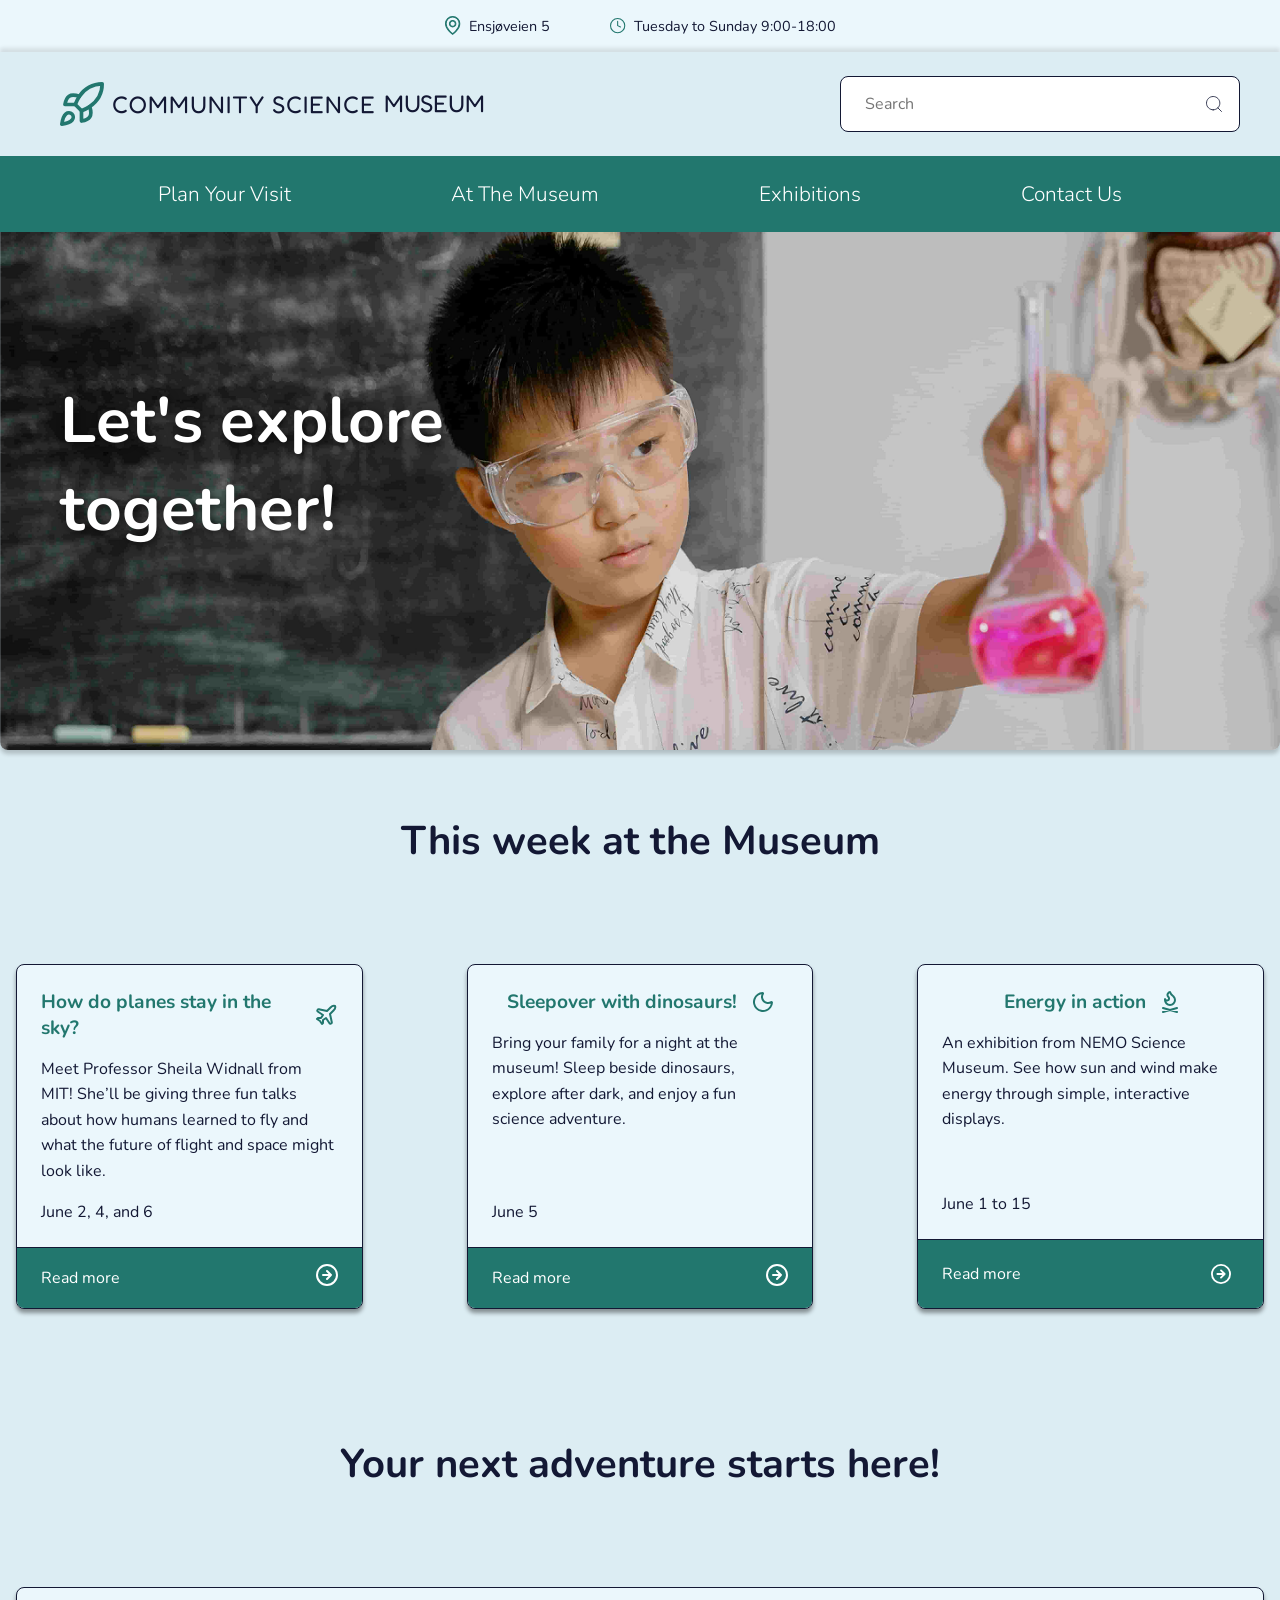
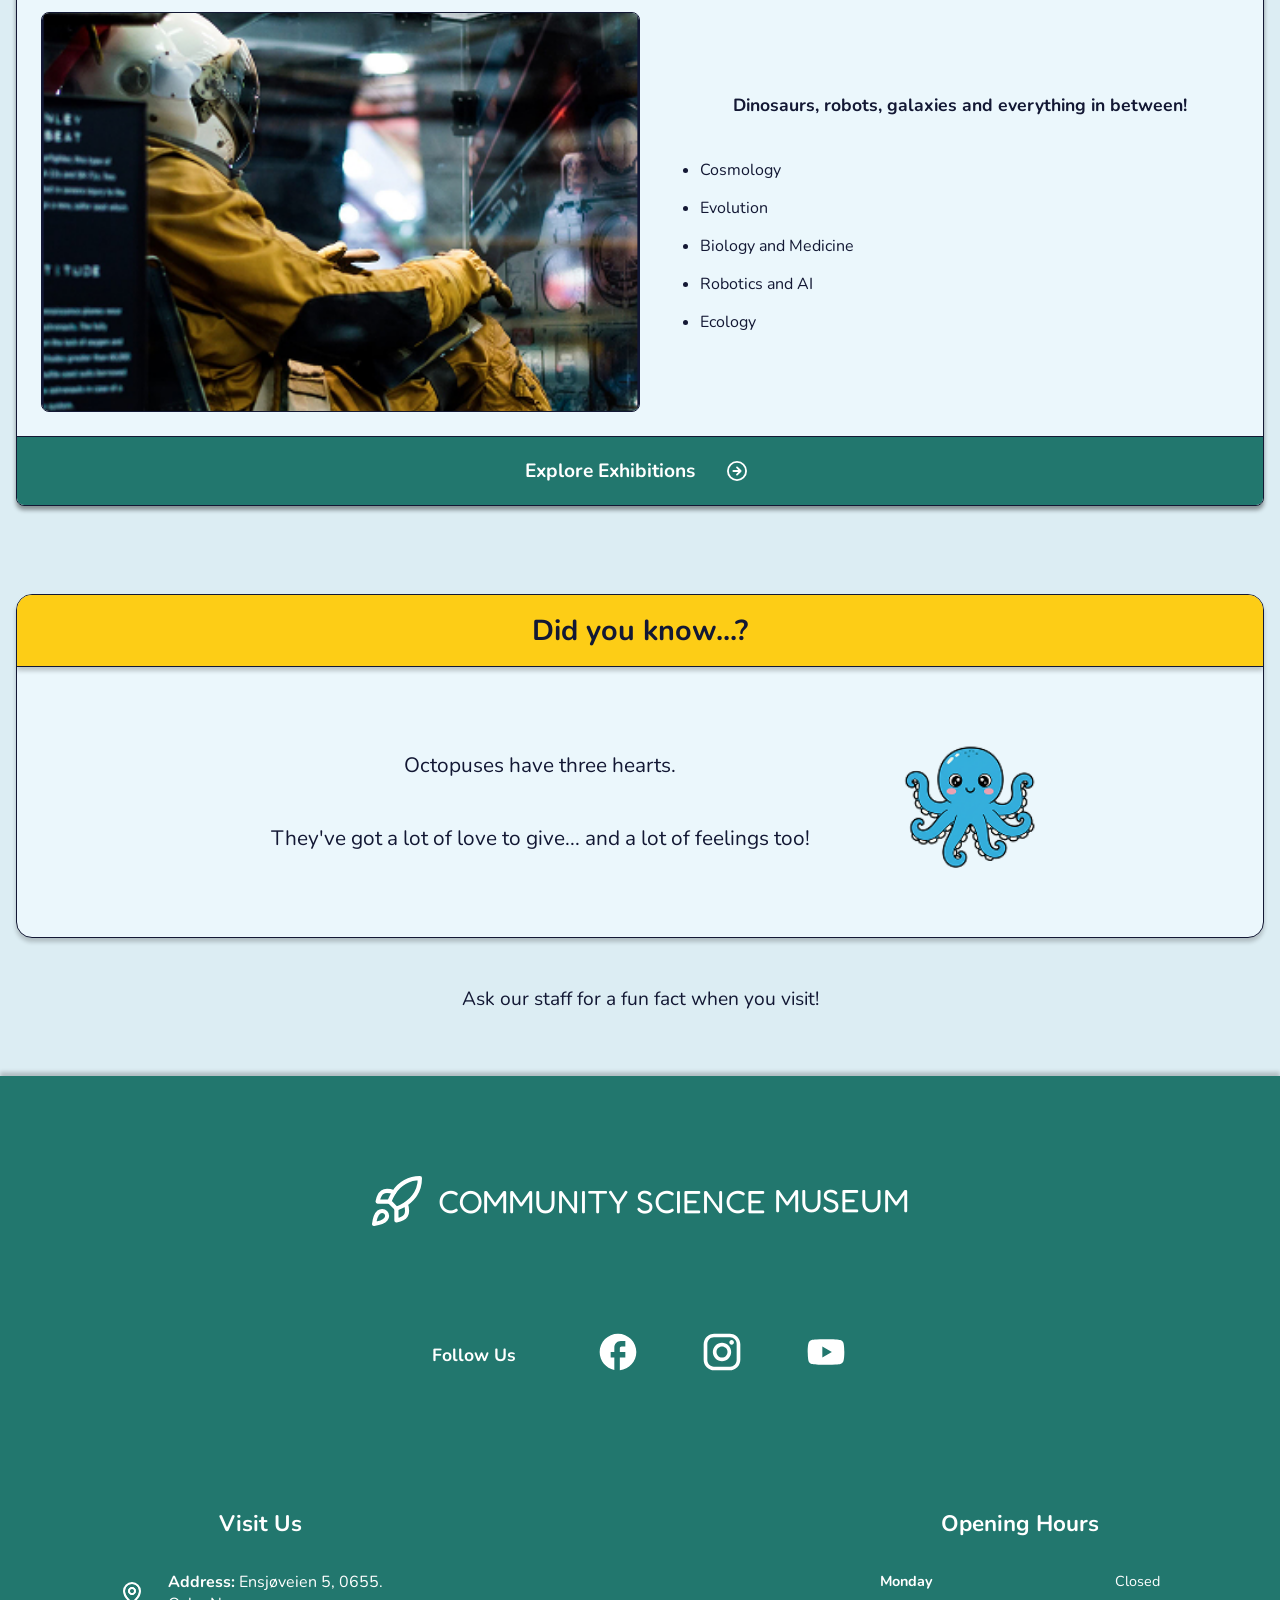
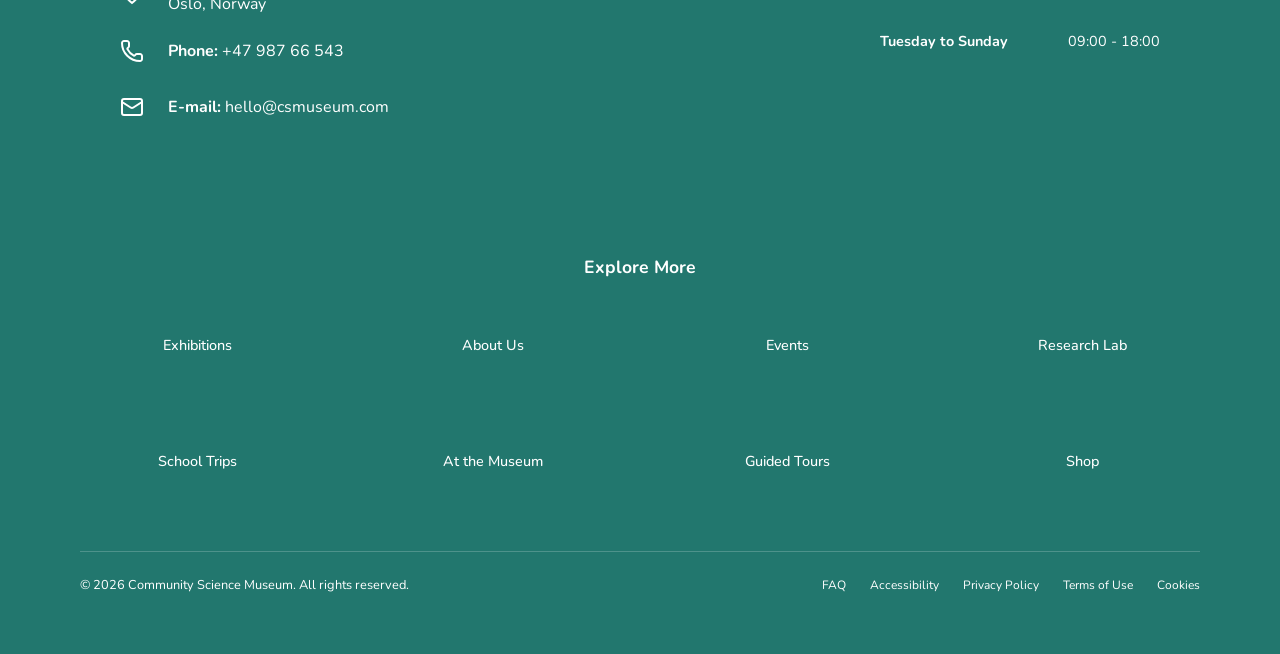
==== index.html @ 510fa839 "added missing link on explore exhibitions" ====
<!DOCTYPE html>
<html lang="en">
<head>
    <title>Community Science Museum</title>
    <link rel="stylesheet" href="styles.css">
    <meta charset="UTF-8">
    <meta name="description" content="Community Science Museum. Lets explore together!">
    <meta name="viewport" content="width=device-width, initial-scale=1.0, minimum-scale=1.0, maximum-scale=1.0">
    <link rel="icon" type="image/png" href="images/favicon.png">
</head>
<body>
    <header>
        <!-- Navigation Bar -->
        <nav class="nav-bar">
            <!-- DESKTOP ONLY -->
            <div class="nav-info-bar">
                <div class="info-item">
                    <img src="icons/location.svg" alt="Location">
                    <span>Ensjøveien 5</span>
                </div>
                <div class="info-item">
                    <img src="icons/clock.svg" alt="Hours">
                    <span>Tuesday to Sunday 9:00-18:00</span>
                </div>
            </div>
            <div class="nav-middle">
                <a href="index.html">
                    <div class="logo">
                        <img src="images/logo.svg" alt="Rocket Icon">
                        <div class="logo-text">
                            <span class="logo-small">COMMUNITY SCIENCE</span>
                            <span class="logo-big">MUSEUM</span>
                        </div>
                    </div>
                </a>
                <div class="search-wrapper">
                    <input type="text" placeholder="Search" class="search-bar">
                    <img src="icons/search.svg" alt="Search">
                </div>
            </div>
            <!-- MOBILE ONLY -->
            <div class="nav-top">
                <a href="index.html">
                    <div class="logo">
                        <img src="images/logo.svg" alt="Rocket icon">
                        <div class="logo-text">
                            <span class="logo-small">COMMUNITY SCIENCE</span>
                            <span class="logo-big">MUSEUM</span>
                        </div>
                    </div>
                </a>
                <div class="info-pills">
                    <div class="pill">
                        <img src="icons/location.svg" alt="Location">
                        <span>Ensjøveien 5</span>
                    </div>
                    <div class="pill">
                        <img src="icons/clock.svg" alt="Hours">
                        <span>Tue-Sun 9:00-18:00</span>
                    </div>
                </div>
            </div>
            <!-- Burger Menu -->
            <label class="nav-bottom" for="menu-toggle">
                <div class="burger">
                    <div class="line"></div>
                    <div class="line"></div>
                    <div class="line"></div>
                </div>
                <span>MENU</span>
            </label>
            <!-- DESKTOP ONLY: nav links -->
            <div class="nav-links">
                <a href="visit.html">Plan Your Visit</a>
                <a href="museum.html">At The Museum</a>
                <a href="exhibitions.html">Exhibitions</a>
                <a href="contact.html">Contact Us</a>
            </div>
        </nav>
        <input type="checkbox" id="menu-toggle">
        <div class="dropdown">
            <div class="search-wrapper">
                <input type="text" placeholder="Search" class="search-bar">
                <img src="icons/search.svg" alt="Search">
            </div>
            <ul>
                <li><a href="visit.html">Plan Your Visit</a></li>
                <li><a href="museum.html">At The Museum</a></li>
                <li><a href="exhibitions.html">Exhibitions</a></li>
                <li><a href="contact.html">Contact Us</a></li>
            </ul>
        </div>
    </header>
    <main>
        <section class="hero">
            <img src="images/hero.png" alt="Child doing science expermient" class="hero-img" loading="eager">
            <h1 class="hero-text">Let's explore together!</h1>
        </section>
        <section class="this-week">
            <h2>This week at the Museum</h2>
            <div class="card1-container">
                <div class="card1">
                    <div class="card1-top">
                        <div class="card1-title">
                            <h3 class="card1-title">How do planes stay in the sky?</h3>
                            <img src="icons/plane.svg" alt="Plane">
                        </div>
                        <p>Meet Professor Sheila Widnall from MIT! She’ll be giving three fun talks about how humans learned to fly and what the future of flight and space might look like.</p>
                        <span class="card1-date">June 2, 4, and 6 </span>
                    </div>
                    <a href="coming-soon.html" class="card1-bottom">
                        <span>Read more</span>
                        <div class="card1-arrow">
                            <img src="icons/arrow.svg" alt="Arrow">
                        </div>
                    </a>
                </div>
                <div class="card1">
                    <div class="card1-top">
                        <div class="card1-title">
                            <h3 class="card1-title">Sleepover with dinosaurs!</h3>
                            <img src="icons/moon.svg" alt="Moon">
                        </div>
                        <p>Bring your family for a night at the museum! Sleep beside dinosaurs, explore after dark, and enjoy a fun science adventure.</p>
                        <span class="card1-date">June 5 </span>
                    </div>
                    <a href="coming-soon.html" class="card1-bottom">
                        <span>Read more</span>
                        <div class="card1-arrow">
                            <img src="icons/arrow.svg" alt="Arrow">
                        </div>
                    </a>
                </div>
                <div class="card1">
                    <div class="card1-top">
                        <div class="card1-title">
                            <h3 class="card1-title">Energy in action</h3>
                            <img src="icons/fire.svg" alt="bonfire">
                        </div>
                        <p>An exhibition from NEMO Science Museum. See how sun and wind make energy through simple, interactive displays.</p>
                        <span class="card1-date">June 1 to 15</span>
                    </div>
                    <a href="coming-soon.html" class="card1-bottom">
                        <span>Read more</span>
                        <div class="arrow">
                            <img src="icons/arrow.svg" alt="Arrow">
                        </div>
                    </a>
                </div>
            </div>
        </section>
        <section class="adventure">
            <h2>Your next adventure starts here!</h2>
            <div class="card2">
                <div class="card2-top">
                    <p>Dinosaurs, robots, galaxies and everything in between</p>
                    <img src="images/card2-img.jpg" alt="Astronaut exhibit" loading="lazy">
                    <div class="card2-content">
                        <ul class="card2-list">
                            <li>Cosmology</li>
                            <li>Evolution</li>
                            <li>Biology and Medicine</li>
                            <li>Robotics and AI</li>
                            <li>Ecology</li>
                        </ul>
                    </div>
                </div>
                <a href="exhibitions.html" class="card2-bottom">
                    <span>Explore Exhibitions</span>
                    <div class="arrow">
                        <img src="icons/arrow.svg" alt="arrow">
                    </div>
                </a>
            </div>
        </section>
        <section class="did-you-know">
            <div class="dyk-card">
                <div class="dyk-header">
                    <h3>Did you know...?</h3>
                </div>
                <div class="dyk-body">
                    <div class="dyk-text">
                        <p>Octopuses have three hearts.</p>
                        <p>They've got a lot of love to give... and a lot of feelings too!</p>
                    </div>
                    <img src="images/octopus.png" alt="Cute octopus" loading="lazy">
                </div>
            </div>
            <p class="dyk-footer">Ask our staff for a fun fact when you visit!</p>
        </section>
    </main>
    <!-- Footer -->
    <footer>
        <!-- Logo -->
        <a href="index.html" class="footer-logo">
            <img src="images/logo.svg" alt="rocket icon">
            <div class="footer-logo-text">
                <span class="logo-small">COMMUNITY SCIENCE</span>
                <span class="logo-big">MUSEUM</span>
            </div>
        </a>
        <!-- Follow Us -->
        <div class="footer-section">
            <h3>Follow Us</h3>
            <div class="social-icons">
                <a href="coming-soon.html"><img src="icons/facebook.svg" alt="Facebook"></a>
                <a href="coming-soon.html"><img src="icons/instagram.svg" alt="Instagram"></a>
                <a href="coming-soon.html"><img src="icons/youtube.svg" alt="Youtube"></a>
            </div>
        </div>
        <!-- Visit Us -->
        <div class="footer-middle">
            <div class="footer-section">
                <h3>Visit Us</h3>
                <div class="footer-contact">
                    <div class="contact-row">
                        <img src="icons/location-footer.svg" alt="Address">
                        <p><strong>Address:</strong> Ensjøveien 5, 0655. Oslo, Norway</p>
                    </div>
                    <div class="contact-row">
                        <img src="icons/phone.svg" alt="Phone">
                        <p><strong>Phone:</strong> +47 987 66 543</p>
                    </div>
                    <div class="contact-row">
                        <img src="icons/email.svg" alt="Email">
                        <p><strong>E-mail:</strong> hello@csmuseum.com</p>
                    </div>
                </div>
            </div>
        <!-- Opening Hours -->
            <div class="footer-section">
                <h3>Opening Hours</h3>
                <div class="opening-hours">
                    <div class="hours-row">
                        <span>Monday</span>
                        <span>Closed</span>
                    </div>
                    <div class="hours-row">
                        <span>Tuesday to Sunday</span>
                        <span>09:00 - 18:00</span>
                    </div>
                </div>
            </div>
        </div>
        <!-- Explore More -->
        <div class="footer-section footer-explore">
            <h3>Explore More</h3>
            <div class="footer-links">
                <a href="exhibitions.html">Exhibitions</a>
                <a href="coming-soon.html">About Us</a>
                <a href="coming-soon.html">Events</a>
                <a href="contact.html">Research Lab</a>
                <a href="contact.html">School Trips</a>
                <a href="museum.html">At the Museum</a>
                <a href="coming-soon.html">Guided Tours</a>
                <a href="coming-soon.html">Shop</a>
            </div>
        </div>
        <!-- Bottom -->
        <div class="footer-bottom">
            <p>© 2026 Community Science Museum. All rights reserved.</p>
            <div class="footer-legal">
                <a href="coming-soon.html">FAQ</a>
                <a href="museum.html">Accessibility</a>
                <a href="coming-soon.html">Privacy Policy</a>
                <a href="coming-soon.html">Terms of Use</a>
                <a href="coming-soon.html">Cookies</a>
            </div>
        </div>
    </footer>
</body>
---- styles.css ----
/* ===== FONTS ==== */
@import url('https://fonts.googleapis.com/css2?family=Fredoka+One&family=Nunito:wght@400;700;800&display=swap');

/* === BASE ==== */
* {
    margin: 0;
    padding: 0;
    box-sizing: border-box;
}

html { min-width: 320px; }

body {
    font-family: "Nunito", sans-serif;
    color: #131834;
    background-color: #DCEDF3;
}

/* === HEADER AND NAV === */
header {
    background-color: #DCEDF3;
    position: relative;
    overflow: visible;
}

nav {
    display: flex;
    flex-direction: column;
}

/* Hide desktop elements on mobile */
.nav-info-bar {
    display: none;
}

.nav-middle {
    display: none;
}

.nav-links {
    display: none;
}

/* === NAV TOP (mobile) === */
.nav-top {
    display: flex;
    flex-direction: column;
    align-items: center;
    padding: 20px 16px;
    gap: 24px;
}

/* === LOGO === */
.logo {
    display: flex;
    align-items: center;
    gap: 8px;
}

header a {
    text-decoration: none;
}

.logo img {
    width: 60px;
}

.logo-text {
    display: flex;
    flex-direction: column;
    font-family: "Fredoka One", cursive;
    color: #131834;
}

.logo-small {
    font-size: 1rem;
}

.logo-big {
    font-size: 2.5rem;
    line-height: 1;
}

/* === PILLS === */
.info-pills {
    display: flex;
    gap: 40px;
}

.pill {
    display: flex;
    align-items: center;
    gap: 8px;
    background-color: #EBF7FC;
    border-radius: 16px;
    padding: 8px 16px;
}

.pill img {
    width: 18px;
}

.pill span {
    font-size: 0.75rem;
    color: #131834;
}

/* === NAV BOTTOM === */
.nav-bottom {
    display: flex;
    align-items: center;
    justify-content: center;
    gap: 20px;
    background-color: #22776E;
    padding: 16px;
}

.nav-bottom span {
    color: white;
    font-weight: bold;
    letter-spacing: 2px;
}

/* === BURGER === */
.burger {
    display: flex;
    flex-direction: column;
    cursor: pointer;
}

.line {
    width: 25px;
    height: 3px;
    background-color: white;
    margin: 4px 0;
    border-radius: 3px;
}

/* === DROPDOWN === */
#menu-toggle {
    display: none;
}

.dropdown {
    flex-direction: column;
    background-color: #EBF7FC;
    padding: 20px 16px;
    gap: 24px;
    box-shadow: 0px 4px 10px rgba(0, 0, 0, 0.1);
    display: none;
    position: absolute;
    top: 100%;
    left: 0;
    right: 0;
    z-index: 100;
}

#menu-toggle:checked + .dropdown {
    display: flex;
}

.search-wrapper {
    position: relative;
    width: 100%;
}

.search-bar {
    width: 100%;
    padding: 16px 24px;
    border: 1px solid #131834;
    border-radius: 8px;
    font-family: "Nunito", sans-serif;
    font-size: 1rem;
    background-color: white;
    outline: none;
    color: #5A5E75;
}

.search-wrapper img {
    position: absolute;
    right: 16px;
    top: 50%;
    transform: translateY(-50%);
    width: 20px;
}

.dropdown ul {
    list-style: none;
    display: flex;
    flex-direction: column;
    gap: 48px;
    text-align: center;
    padding: 40px 0;
}

.dropdown ul li a {
    text-decoration: none;
    color: #131834;
    font-size: 1.3rem;
}

/* === HERO === */
.hero {
    position: relative;
}

.hero-img {
    width: 100%;
    display: block;
    border-radius: 0 0 8px 8px;
    box-shadow: 0px 4px 4px rgba(0, 0, 0, 0.2);
}

.hero-text {
    position: absolute;
    bottom: 8px;
    left: 40px;
    color: white;
    font-size: 1.8rem;
    text-shadow: 2px 2px 8px rgba(0, 0, 0, 0.6);
}

/* === THIS WEEK + ADVENTURE === */

.this-week,
.adventure {
    padding: 40px 16px;
    display: flex;
    flex-direction: column;
    align-items: center;
    gap: 32px;
}

.this-week h2,
.adventure h2 {
    font-size: 1.5rem;
    text-align: center;
}

.card1-container {
    display: flex;
    flex-direction: column;
    gap: 40px;
    width: 100%;
}

.card1,
.card2 {
    background-color: #EBF7FC;
    border-radius: 8px;
    overflow: hidden;
    border: 1px solid #131834;
    box-shadow: 0px 4px 4px rgba(0, 0, 0, 0.4);
}

.card1-top { padding: 24px; }
.card2-top { padding: 16px 8px; }

.card1-top,
.card2-top {
    display: flex;
    flex-direction: column;
    gap: 16px;
}

.card1-title {
    display: flex;
    align-items: center;
    justify-content: center;
    gap: 16px;
}

.card1-title h3 {
    color: #22776E;
    font-size: 1.1rem;
}

.card1-top p,
.card2-top p {
    color: #131834;
    line-height: 1.6;
}

.card2-top p {
    font-size: 1.1rem;
    text-align: center;
}

.card1-date {
    color: #131834;
    font-size: 0.8rem;
}

.card1-bottom,
.card2-bottom {
    background-color: #22776E;
    padding: 16px 24px;
    display: flex;
    align-items: center;
    justify-content: space-between;
    text-decoration: none;
    border-top: 1px solid #131834;
}

.card1-bottom span,
.card2-bottom span {
    color: white;
    font-size: 1rem;
}

.arrow {
    padding: 8px;
    display: flex;
    justify-content: center;
}

.arrow img {
    width: 20px;
}

.card2-top img {
    width: 100%;
    border-radius: 8px;
    border: 1px solid #131834;
}

.card2-content {
    display: none;
}

/* === EXHIBITIONS === */

.page-title {
    font-size: 2rem;
    color: #131834;
    text-align: center;
    padding: 24px 16px;
    text-shadow: 2px 2px 4px rgba(0, 0, 0, 0.2);
}

.card3-container {
    display: flex;
    flex-direction: column;
    gap: 32px;
    padding: 24px 16px;
}

.card3 {
    background-color: #EBF7FC;
    border-radius: 8px;
    overflow: hidden;
    border: 1px solid #131834;
    box-shadow: 0px 4px 4px rgba(0, 0, 0, 0.4);
}

.card3-top {
    display: flex;
    flex-direction: column;
    gap: 16px;
    padding: 16px;
}

.card3-title {
    display: flex;
    align-items: center;
    justify-content: center;
    gap: 8px;
    color:#22776E;
    font-size: 1.1rem;
}

.card3-title img {
    width: 24px;
}

.card3-img {
    width: 100%;
    border-radius: 8px;
    border: 8px solid #131834;
    object-fit: cover;
    height: 200px
}

.card3-bottom {
    display: flex;
    flex-direction: column;
    gap: 12px;
    padding: 16px;
}

.card3-bottom p {
    color: #131834;
    line-height: 1.6;
    font-size: 0.95rem;
    text-align: center;
}

/* === PLAN YOUR VISIT === */

.card3-link {
    text-decoration: none;
    color: inherit;
    display: block;
}

/* === AT THE MUSEUM === */

.services h2,
.accessibility h2,
.explore-more h2 {
    text-align: center;
    margin: 24px auto 16px auto;
    font-size: 1.5rem;
    font-weight: 200;
}

.services .card3-container,
.explore-more .card3-container {
    display: grid;
    grid-template-columns: 1fr 1fr;
    gap: 16px;
    padding: 24px 16px;
}

.services .card3-top,
.accessibility .card3-top {
    padding: 16px 16px 0;
    gap: 0;
}

.explore-more .card3-bottom {
    display: flex;
    flex-direction: column;
    justify-content: center;
    flex: 1;
}

.explore-more .card3 {
    display: flex;
    flex-direction: column;
}

/* === CONTACT US === */

.contact-intro p {
    text-align: center;
    margin: 8px auto 16px auto;
    font-size: 1rem;
    font-family: "Nunito", sans-serif;
}

.contact {
    padding: 0 16px 24px 16px;
    margin-bottom: 24px;
}

.contact-intro {
    margin-bottom: 48px;
}

.contact-form {
    background-color: #EBF7FC;
    border: 1px solid #131834;
    border-radius: 8px;
    padding: 32px 24px;
    box-shadow: 0px 4px 4px rgba(0, 0, 0, 0.2);
    max-width: 800px;
    margin: 0 auto;
}

form {
    display: flex;
    flex-direction: column;
    gap: 24px;
}

.form-group {
    display: flex;
    flex-direction: column;
    gap: 8px;
}

.form-group label {
    font-size: 1.1rem;
    font-weight: 700;
    color: #131834;
}

.form-group input,
.form-group textarea {
    padding: 16px;
    border: 1px solid #131834;
    border-radius: 8px;
    font-family: "Nunito", sans-serif;
    font-size: 1rem;
    background-color: white;
    color: #131834;
    outline: none;
}

.form-group textarea {
    resize: vertical;
}

.form-hint {
    font-size: 0.85rem;
    color: #5A5E75;
}

.btn {
    background-color: #FDCD16;
    border: 1px solid #131834;
    border-radius: 16px;
    padding: 16px 40px;
    font-family: "Nunito", sans-serif;
    font-size: 1.1rem;
    font-weight: 500;
    cursor: pointer;
    align-self: center;
    box-shadow: 0px 4px 4px rgba(0, 0, 0, 0.2);
}

/* === CONFIRMED === */

.confirmation-msg {
    display: flex;
    flex-direction: column;
    align-items: center;
    gap: 40px;
    padding: 40px 16px;
}

.msg-received {
    display: flex;
    flex-direction: column;
    align-items: center;
    gap: 24px;
}

.msg-received p {
    font-size: 1.1rem;
    color: #131834;
    text-align: center;
}

.msg-received img {
    width: 120px;
}

.buttons {
    display: flex;
    gap: 24px;
}

.buttons .btn {
    background-color: #FDCD16;
    border: 1px solid #131834;
    border-radius: 16px;
    padding: 16px 32px;
    font-family: "Nunito", sans-serif;
    font-size: 1.1rem;
    font-weight: 500;
    text-decoration: none;
    color: #131834;
    display: inline-block;
    box-shadow: 0px 4px 4px rgba(0, 0, 0, 0.2);
}

/* === COMING SOON === */

.soon-text {
    display: flex;
    flex-direction: column;
    text-align: center;
    gap: 48px;
    margin: 24px;
}

.soon-text p {
    font-size: 1.1rem; 
}

.soon-newsletter {
    padding: 24px;
}

.soon-newsletter p {
    margin-bottom: 40px;
}

.newsletter-form {
    background-color: #EBF7FC;
    border: 1px solid #131834;
    border-radius: 8px;
    padding: 32px 24px;
    box-shadow: 0px 4px 4px rgba(0, 0, 0, 0.2);
    display: flex;
    flex-direction: column;
    gap: 24px;
    max-width: 600px;
    margin: 0 auto;
}

.newsletter-form label {
    font-size: 1.1rem;
    font-weight: 700;
    color: #131834;
}



/* === DID YOU KNOW === */

.did-you-know {
    padding: 24px 16px;
    display: flex;
    flex-direction: column;
    gap: 24px;
    align-items: center;
}

.dyk-card {
    background-color: #EBF7FC;
    border-radius: 16px;
    overflow: hidden;
    border: 1px solid #131834;
    box-shadow: 0px 4px 4px rgba(0, 0, 0, 0.2);
    width: 100%;
}

.dyk-header {
    background-color: #FDCD16;
    padding: 16px;
    text-align: center;
    border-radius: 8px 8px 0 0;
    border-bottom: 1px solid #131834;
    box-shadow: 0px 4px 4px rgba(0, 0, 0, 0.2);
}

.dyk-header h3 {
    color: #131834;
    font-size: 1.4rem;
}

.dyk-body {
    padding: 24px;
    display: flex;
    align-items: center;
    gap: 16px;
}

.dyk-text {
    display: flex;
    flex-direction: column;
    gap: 16px;
    flex: 1;
}

.dyk-text p {
    color: #131834;
    line-height: 1.6;
}

.dyk-body img {
    width: 140px;
}

.dyk-footer {
    color: #131834;
    font-size: 0.95rem;
    text-align: center;
}

/* === FOOTER === */

footer {
    background-color: #22776E;
    padding: 40px 16px;
    display: flex;
    flex-direction: column;
    align-items: center;
    gap: 32px;
    box-shadow: 0px -4px 4px rgba(0, 0, 0, 0.2) ;
}

.footer-logo {
    display: flex;
    align-items: center;
    gap: 16px;
    text-decoration: none;
    color: white;
}

.footer-logo-text {
    color: white;
    display: flex;
    flex-direction: column;
    font-family: "Fredoka One", cursive;
}

.footer-logo img {
    width: 50px;
    filter: brightness(0) invert(1);
}

.footer-section {
    width: 100%;
    display: flex;
    flex-direction: column;
    align-items: center;
    gap: 24px;
    margin: 24px;
}

.footer-section h3 {
    color: white;
    font-size: 1.1rem;
    font-weight: 700;
}

.footer-middle {
    display: flex;
    flex-direction: column;
    align-items: center;
    width: 100%
}

.footer-middle .footer-section {
    align-items: center;
}


/* === SOCIAL === */
.social-icons {
    display: flex;
    gap: 60px;
}

.social-icons img { width: 44px; }

/* === CONTACT === */
.footer-contact {
    display: flex;
    flex-direction: column;
    gap: 16px;
    width: 100%;
}

.contact-row {
    display: flex;
    align-items: center;
    gap: 16px;
}

.contact-row img {
    width: 24px;
    margin: 8px 8px 8px 16px;
}

.contact-row p {
    color: white;
    font-size: 0.9rem;
}

/* === OPENING HOURS === */
.opening-hours {
    display: flex;
    flex-direction: column;
    gap: 16px;
    width: 100%;
    padding: 0 16px;
}

.hours-row {
    display: flex;
    justify-content: space-between;
    max-width: 320px;
    width: 100%;
}

.hours-row span {
    color: white;
    font-size: 0.9rem;
}

.hours-row span:first-child {
    font-weight: 700;
}

/* === EXPLORE MORE === */

.footer-links {
    display: grid;
    grid-template-columns: 1fr 1fr;
    gap: 16px 80px;
    width: 100%;
    justify-items: center;
}

.footer-links a {
    color: white;
    text-decoration: none;
    font-size: 0.9rem;
    font-weight: 500;
    margin: 16px;
}

/* === FOOTER BOTTOM === */
.footer-bottom {
    width: 100%;
    display: flex;
    flex-direction: column;
    align-items: center;
    gap: 16px;
    padding-top: 24px;
}

.footer-bottom p {
    color: white;
    font-size: 0.8rem;
    text-align: center;
}

.footer-legal {
    display: flex;
    flex-wrap: wrap;
    justify-content: center;
    gap: 8px 24px;
    max-width: 340px;
    margin-top: 16px;
}

.footer-legal a {
    color: white;
    text-decoration: none;
    font-size: 0.75rem;
}

/* =========================== TABLET =========================== */
@media (min-width: 768px) {

/* === MAIN PAGE === */

    .card2 {
        max-width: 900px;
        margin: 0 auto;
        width: 100%;
    }

    .card2-top {
        display: flex;
        flex-direction: row;
        gap: 24px;
        padding: 24px;
        align-items: center;
    }

    .card2-top > p {
        display: none;
    }

    .card2-top img {
        width: 50%;
        height: 300px;
        object-fit: cover;
        border-radius: 8px;
        flex-shrink: 0;
    }

    .card2-content {
        display: flex;
        flex-direction: column;
        gap: 16px;
        flex: 1;
    }

    .card2-content::before {
        content: "Dinosaurs, robots, galaxies and everything in between!";
        font-size: 1rem;
        color: #131834;
        line-height: 1.6;
        font-weight: 700;
    }

    .card2-list {
        list-style: disc;
        padding-left: 20px;
        display: flex;
        flex-direction: column;
        gap: 12px;
    }

    .card2-bottom {
        justify-content: center;
        gap: 24px;
    }

/* === EXHIBITIONS === */

.card3-container {
    display: grid;
    grid-template-columns: 1fr 1fr;
    gap: 32px 56px;
    padding: 24px 40px;
}

/* === AT THE MUSEUM === */

.accessibility .card3-container,
.explore-more .card3-container {
    display: grid;
    grid-template-columns: 1fr 1fr;
    gap: 16px;
    padding: 24px 16px;
}

.accessibility .card3 {
    display: flex;
    flex-direction: column;
}

.accessibility .card3-top,
.explore-more .card3-top {
    padding: 16px 16px 0;
    gap: 0;
}

.accessibility .card3-bottom {
    display: flex;
    flex-direction: column;
    justify-content: center;
    flex: 1;
}

.explore-more .card3-container {
    max-width: 100%;
    gap: 16px;
}


/* === FOOTER === */

    .footer-logo .logo-small,
    .footer-logo .logo-big {
        color: white;
    }

    .footer-middle {
        display: flex;
        flex-direction: row;
        justify-content: center;
        align-items: flex-start;
        width: 100%;
        gap: 80px;
    }

    .footer-middle .footer-section { align-items: flex-start; }

    .footer-middle .footer-section h3 {
        text-align: center;
        margin-bottom: 16px;
        white-space: nowrap;
        align-self: center;
        font-size: 1.4rem;
    }

    .opening-hours {
        padding: 0;
        min-width: 260px;
    }

    .footer-links {
        grid-template-columns: repeat(4, 1fr);
        gap: 64px 60px;
        justify-items: center;
    }

}

/* =========================== DESKTOP =========================== */
@media (min-width: 1024px) {

    /* === TOP INFO BAR === */
    .nav-info-bar {
        display: flex;
        justify-content: center;
        margin-top: 0px;
        gap: 60px;
        padding: 16px 40px;
        background-color: #EBF7FC;;
    }

    .info-item {
        display: flex;
        align-items: center;
        gap: 8px;
    }

    .info-item span {
        font-size: 0.9rem;
        color: #131834;
    }

    .info-item img {
        width: 16px;
    }

    /* === HIDE MOBILE NAV TOP === */
    .nav-top {
        display: none;
    }

    /* === MIDDLE BAR: logo + search === */
    .nav-middle {
        display: flex;
        flex-direction: row;
        justify-content: space-between;
        align-items: center;
        padding: 24px 40px 24px 60px;
        width: 100%;
        gap: 24px;
        box-shadow: 0px -4px 4px rgba(0, 0, 0, 0.1)
    }

    .nav-middle .logo-text {
        flex-direction: row;
        align-items: center;
        gap: 8px;
    }

    .nav-middle .logo img {
        width: 44px;
    }

    .nav-middle .logo-small {
        font-size: 1.5rem;
        letter-spacing: 1px;
    }

    .nav-middle .logo-big {
        font-size: 1.5rem;
        line-height: 1;
    }

    .search-wrapper {
        width: 400px;
    }

    /* === BOTTOM BAR: nav links === */
    .nav-bottom {
        display: none;
    }

    /* Hide burger and MENU text */
    .burger {
        display: none;
    }

    .nav-bottom > span {
        display: none;
    }

    /* Show nav links */
    .nav-links {
        display: flex;
        justify-content: center;
        gap: 160px;
        background-color: #22776E;
        padding: 24px 32px;
        width: 100%;
    }

    .nav-links a {
        color: white;
        text-decoration: none;
        font-size: 1.3rem;
        font-weight: 300;
    }

    /* === HERO === */
    .hero-text {
        font-size: clamp(2.5rem, 5vw, 4.5rem);
        top: 45%;
        left: 60px;
        transform: translateY(-50%);
        bottom: auto;
        white-space: normal;
        text-align: left;
        max-width: 450px;
}

    /* === THIS WEEK  === */

.this-week,
.adventure {
    padding: 64px 16px;
    display: flex;
    flex-direction: column;
    align-items: center;
}

.this-week h2,
.adventure h2 {
    font-size: 2.5rem;
    text-align: center;
    margin-bottom: 64px;
}

    .card1-container {
        flex-direction: row;
        align-items: stretch;
        max-width: 1440px;
        margin: 0 auto;
        gap: 104px;
    }

    .card1 {
        flex: 1;
        display: flex;
        flex-direction: column;
    }

    .card1-top {
        flex: 1;
        display: flex;
        flex-direction: column;
    }

    .card1-date { 
        margin-top: auto; 
        font-size: 1rem;
}

    .card1-title h3 { font-size: 1.2rem; }

    /* === ADVENTURE === */

    .card2 {
        max-width: 1440px;
        margin: 0 auto;
        width: 100%;
    }

    .card2-top {
        display: flex;
        flex-direction: row;
        gap: 40px;
        padding: 24px;
        align-items: center;
    }

    .card2-top > p { display: none; }

    .card2-top img {
        width: 50%;
        height: 400px;
        object-fit: cover;
        border-radius: 8px;
        flex-shrink: 0;
    }

    .card2-content {
        display: flex;
        flex-direction: column;
        gap: 24px;
        flex: 1;
    }

    .card2-content::before {
        content: "Dinosaurs, robots, galaxies and everything in between!";
        font-size: 1.1rem;
        color: #131834;
        line-height: 1.6;
        font-weight: 700;
        margin-bottom: 16px;
        text-align: center;
    }

    .card2-list {
        list-style: disc;
        padding-left: 20px;
        display: flex;
        flex-direction: column;
        gap: 16px;
    }

    .card2-list li {
        color: #131834;
        font-size: 1rem;
    }

    .card2-bottom {
        justify-content: center;
        gap: 24px;
    }

    .card2-bottom span {
        font-size: 1.2rem;
        font-weight: 700;
    }

    /* === EXHIBITIONS === */

    .page-title {
        font-size: 3rem;
    }
    
    .card3-container {
        display: grid;
        grid-template-columns: 1fr 1fr;
        max-width: 1600px;
        margin: 0 auto;
        padding: 40px 80px 80px 80px;
        gap: 80px 120px;
    }

    .card3 {
        min-height: 800px;
        display: flex;
        flex-direction: column;
    }

    .card3-title {
        margin: 16px;
    }

    .card3-title h2 {
        font-size: 1.8rem;
    }

    .card3-title img {
        width: 48px;
    }

    .card3-img {
        height: 360px;
    }

    .card3-bottom {
        flex: 1;
        justify-content: center;
        padding: 24px;
    }

    .card3-bottom p {
        font-size: 1.3rem;
        text-align: center;
        line-height: 1.8;
        
    }

    /* === AT THE MUSEUM === */

    .services h2,
    .accessibility h2,
    .explore-more h2 {
        font-size: 1.8rem;
    }

    .services h3,
    .accessibility h3,
    .explore-more h3 {
        font-size: 1.5rem;
    }

    .services .card3,
    .accessibility .card3,
    .explore-more .card3 {
        min-height: unset;
    }

    .services .card3-container,
    .accessibility .card3-container,
    .explore-more .card3-container {
        max-width: 1200px;
        gap: 40px;
        padding:  24px 40px;
    }

    .accessibility .card3-container {
        display: grid;
        grid-template-columns: 1fr 1fr;
    }

    /* === CONFIRMATION === */

    .buttons {
        gap: 80px;
    }

    /* === DID YOU KNOW === */

    .dyk-card {
        max-width: 1440px;
        margin: 0 auto;
    }

    .dyk-text {
        flex: 0;
        min-width: 600px;
        text-align: center;
        gap: 40px;
    }
    .dyk-text p {
        font-size: 1.3rem;
    }

    .dyk-header h3 {
        font-size: 1.8rem;
    }

    .dyk-body {
        justify-content: center;
        gap: 40px;
        padding: 40px 60px 40px 80px;
    }

    .dyk-body img {
        width: 180px;
    }

    .dyk-footer {
        margin: 24px auto 40px auto;
        font-size: 1.2rem;
    }


    /* === FOOTER === */


    footer {
        flex-direction: column;
        align-items: center;
        padding: 60px 80px;
        gap: 40px;
    }

    .footer-logo {
        width: 100%;
        justify-content: center;
        margin: 40px auto;
    }

    .footer-logo .footer-logo-text {
        flex-direction: row;
        gap: 8px;
        align-items: center;
    }

    .footer-logo .logo-small,
    .footer-logo .logo-big {
        font-size: 2rem;
        color: white;
    }

    .footer-section:nth-child(2) {
        flex-direction: row;
        align-items: center;
        justify-content: center;
        gap: 80px;
        width: 100%;
    }

    .footer-middle {
        display: flex;
        flex-direction: row;
        justify-content: center;
        align-items: flex-start;
        max-width: 1400px;
        margin: 40px auto;
        width: 100%;
        gap: 400px;
    }

    .footer-middle .footer-section { 
        display: flex;
        flex-direction: column;
        align-items: flex-start;
        gap: 16px;
    }

    .footer-middle .footer-section h3 {
        text-align: center;
        margin-bottom: 16px;
        white-space: nowrap;
        align-self: center;
        font-size: 1.4rem;
    }

    .contact-row p,
    .opening-hours p {
        font-size: 1rem;
    }
    

.footer-middle .footer-section:last-child .opening-hours {
    min-width: 280px;
}

    .footer-section {
        width: 100%;
        align-items: flex-start;
    }

    .footer-section h3 {
        text-align: center;
    }

    .opening-hours {
        padding: 0;
        min-width: 260px;
        gap: 40px;
        align-items: center;
    }

    .hours-row {
        gap: 40px;
        justify-content: space-between;
        max-width: 280px;
        width: 100%;
    }

    .footer-explore {
        width: 100%;
        align-items: center;
    }

    .footer-explore h3 {
        text-align: center;
        margin-bottom: 16px;
    }

    .footer-links {
        grid-template-columns: repeat(4, 1fr);
        gap: 64px 60px;
        justify-items: center;
    }

    .footer-bottom {
        width: 100%;
        flex-direction: row;
        justify-content: space-between;
        align-items: center;
        border-top: 1px solid rgba(255, 255, 255, 0.2);
        padding-top: 24px;
    }

    .footer-legal {
        margin-top: 0;
        max-width: none;
        gap: 24px;
        flex-wrap: nowrap;
    }
}
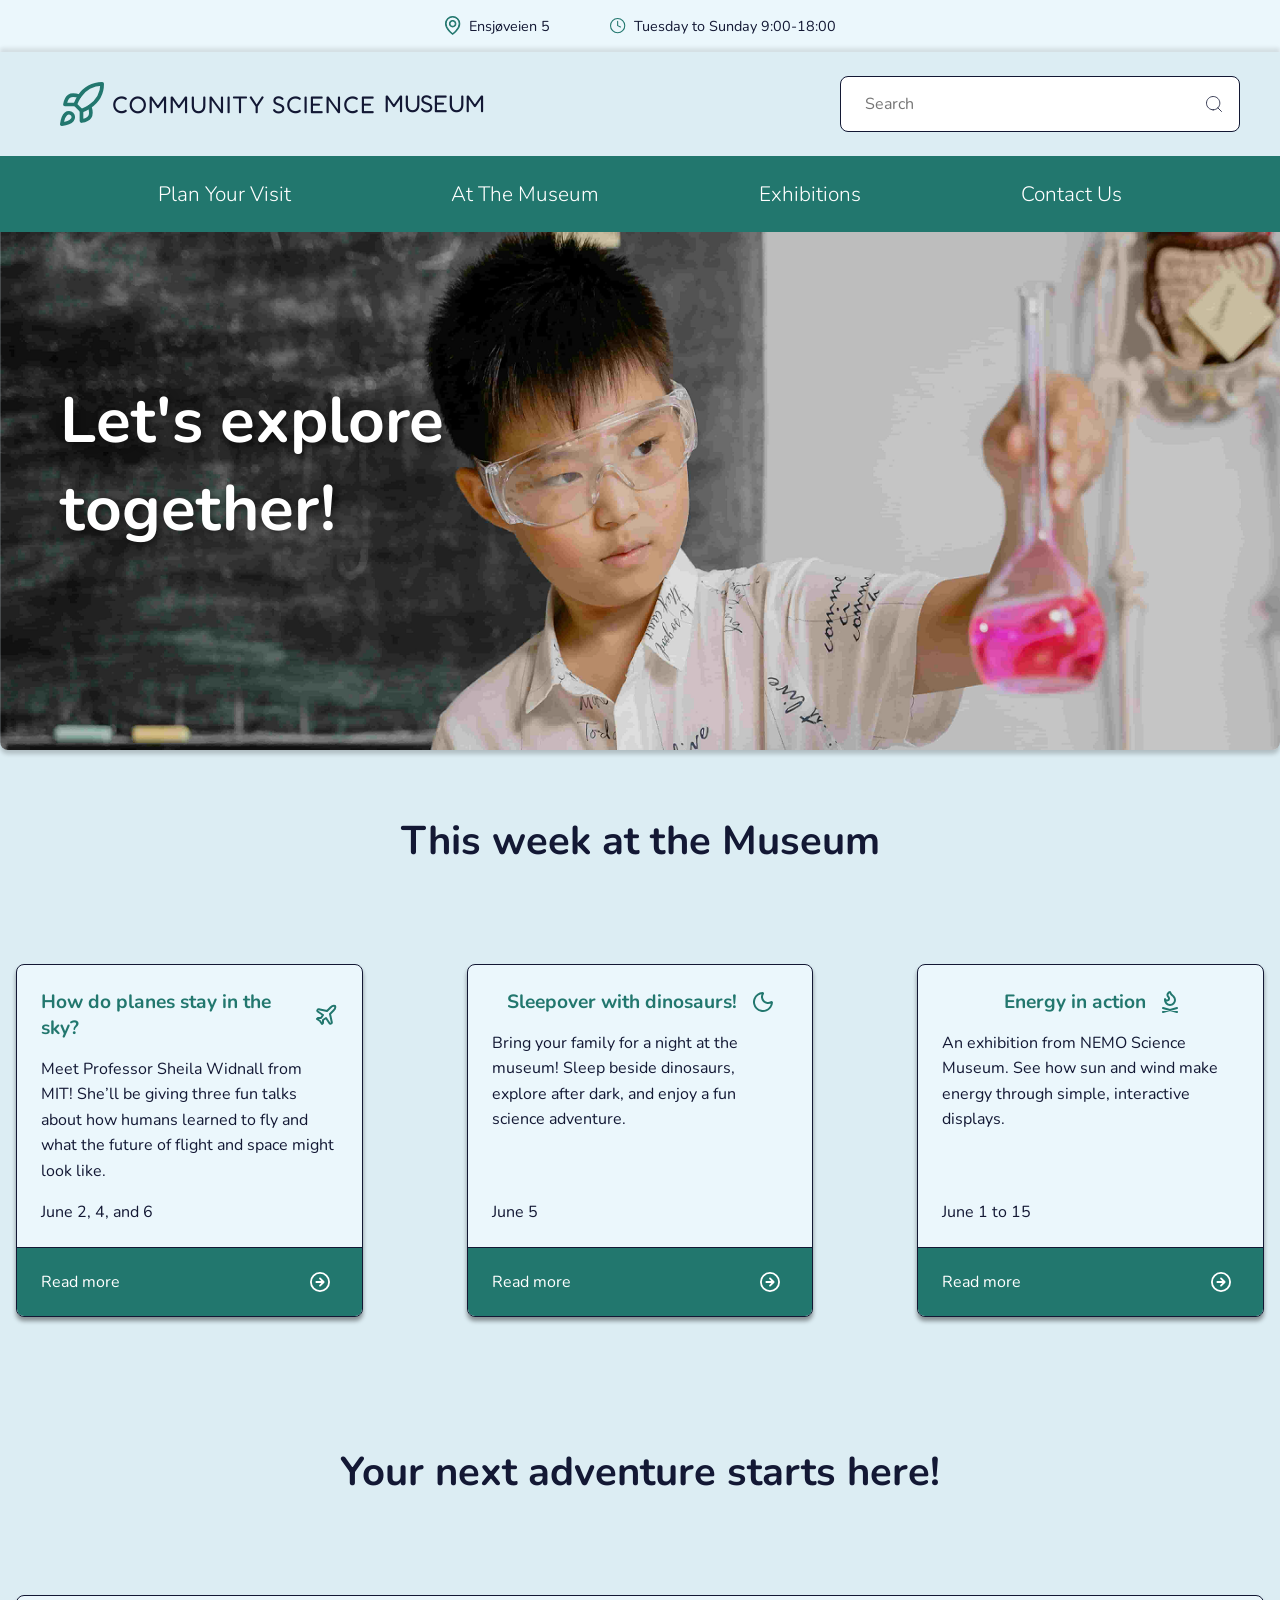
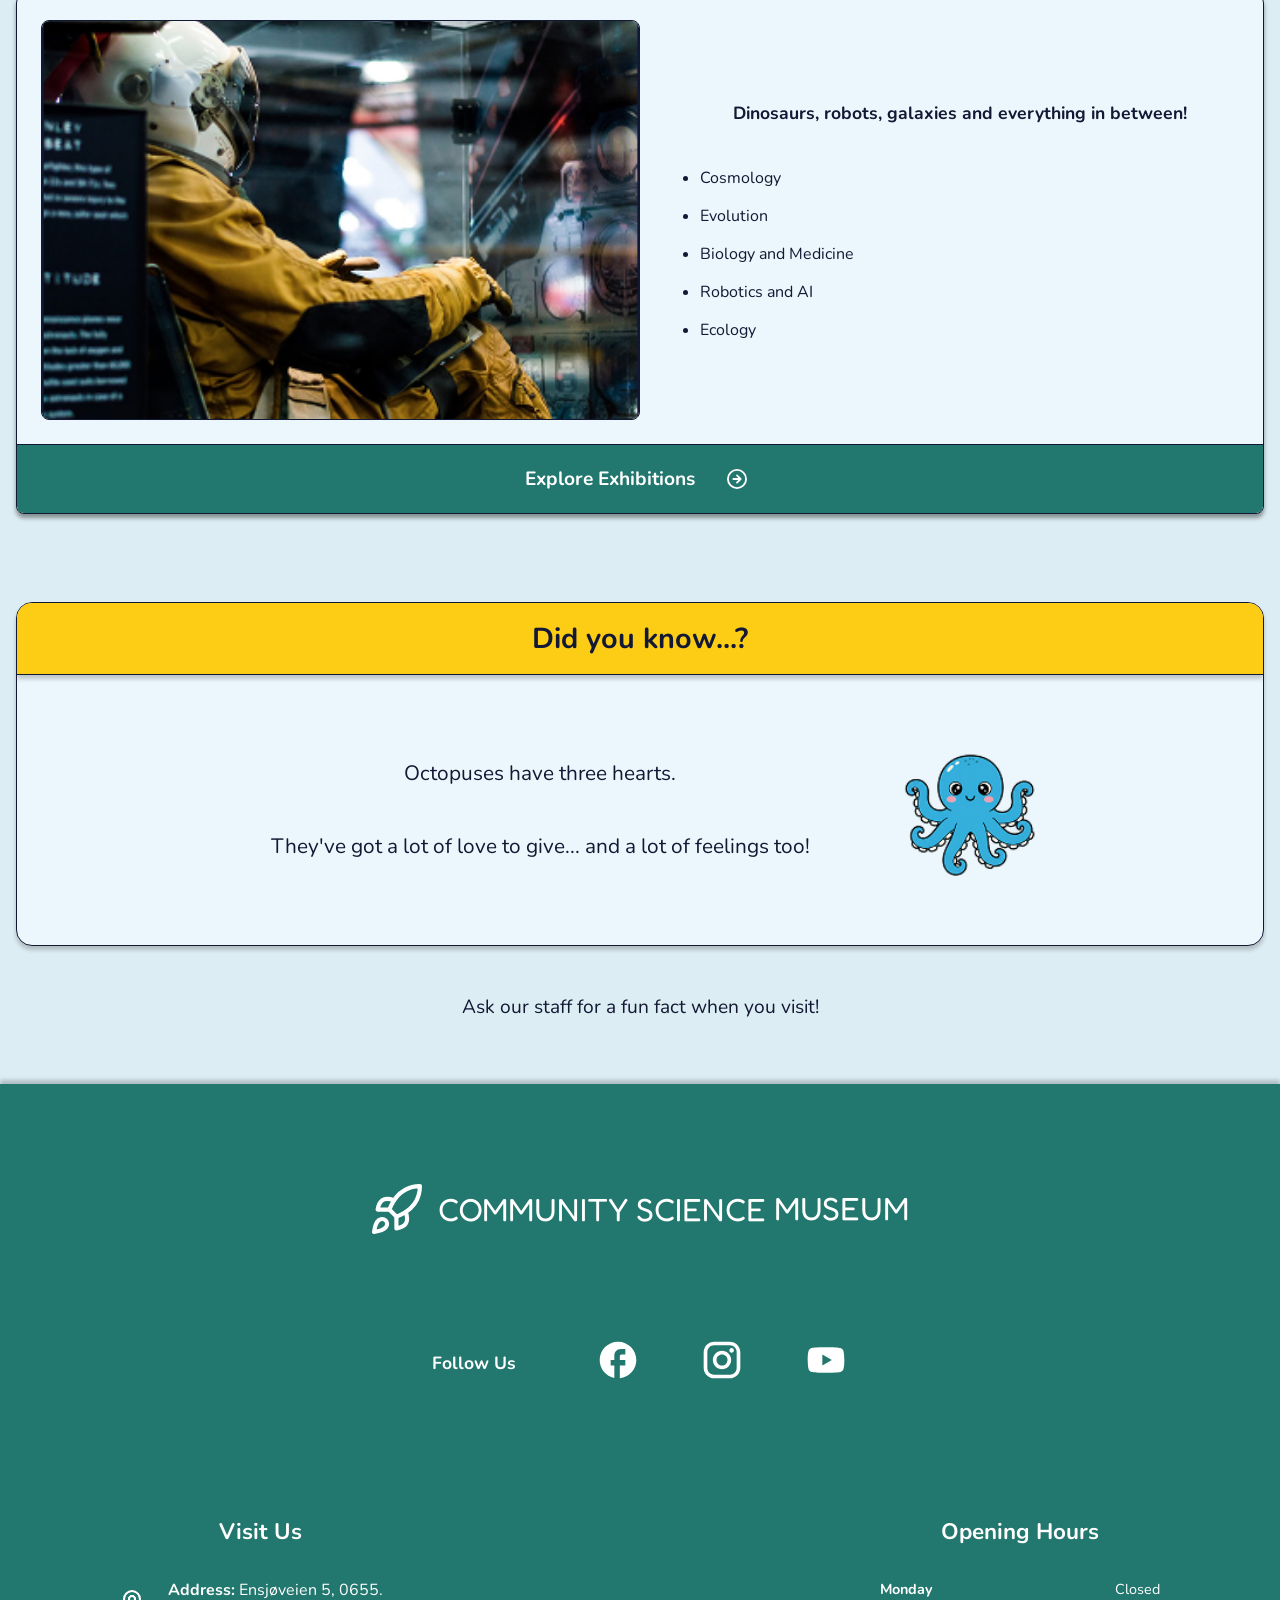
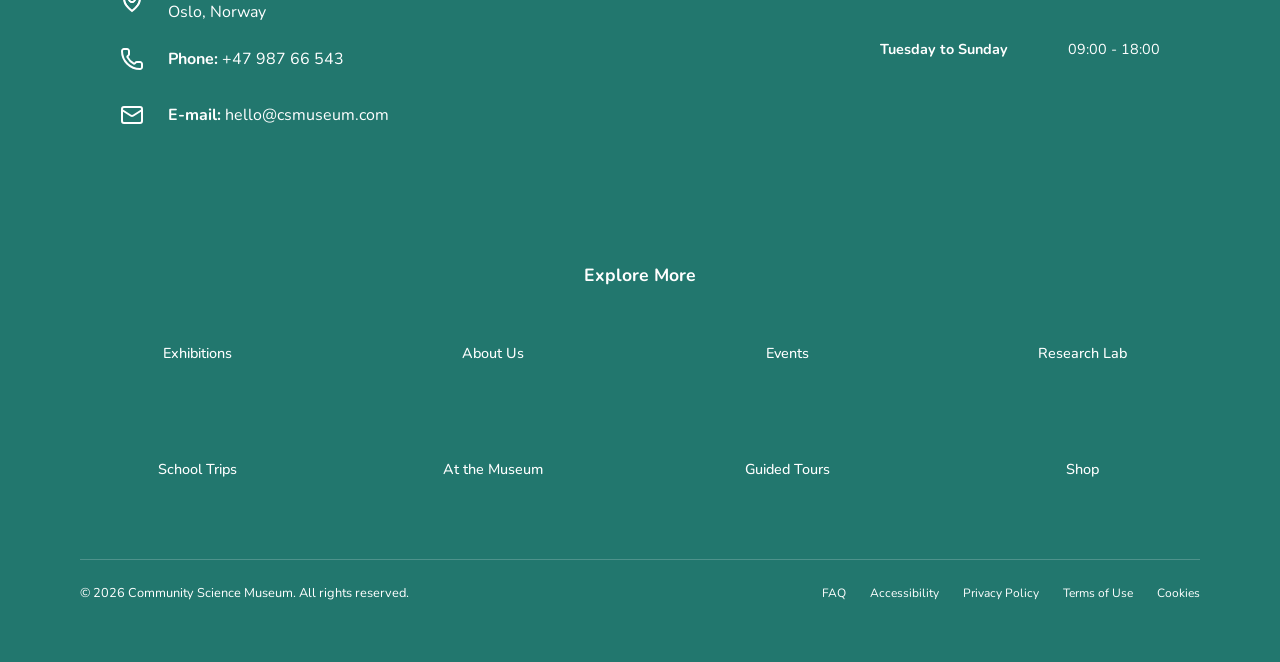
==== commit d3e6b6ec: "changed .card1-arrow to just .arrow, so all 3 cards share the same tag" ====
--- a/index.html
+++ b/index.html
@@ -5,7 +5,7 @@
     <link rel="stylesheet" href="styles.css">
     <meta charset="UTF-8">
     <meta name="description" content="Community Science Museum. Lets explore together!">
-    <meta name="viewport" content="width=device-width, initial-scale=1.0, minimum-scale=1.0, maximum-scale=1.0">
+    <meta name="viewport" content="width=device-width, initial-scale=1.0">
     <link rel="icon" type="image/png" href="images/favicon.png">
 </head>
 <body>
@@ -61,12 +61,12 @@
                 </div>
             </div>
             <!-- Burger Menu -->
-            <label class="nav-bottom" for="menu-toggle">
-                <div class="burger">
-                    <div class="line"></div>
-                    <div class="line"></div>
-                    <div class="line"></div>
-                </div>
+            <label class="nav-bottom" for="menu-toggle" aria-label="Toggle navigation menu">
+                <span class="burger">
+                    <span class="line"></span>
+                    <span class="line"></span>
+                    <span class="line"></span>
+                </span>
                 <span>MENU</span>
             </label>
             <!-- DESKTOP ONLY: nav links -->
@@ -102,7 +102,7 @@
                 <div class="card1">
                     <div class="card1-top">
                         <div class="card1-title">
-                            <h3 class="card1-title">How do planes stay in the sky?</h3>
+                            <h3>How do planes stay in the sky?</h3>
                             <img src="icons/plane.svg" alt="Plane">
                         </div>
                         <p>Meet Professor Sheila Widnall from MIT! She’ll be giving three fun talks about how humans learned to fly and what the future of flight and space might look like.</p>
@@ -110,7 +110,7 @@
                     </div>
                     <a href="coming-soon.html" class="card1-bottom">
                         <span>Read more</span>
-                        <div class="card1-arrow">
+                        <div class="arrow">
                             <img src="icons/arrow.svg" alt="Arrow">
                         </div>
                     </a>
@@ -118,7 +118,7 @@
                 <div class="card1">
                     <div class="card1-top">
                         <div class="card1-title">
-                            <h3 class="card1-title">Sleepover with dinosaurs!</h3>
+                            <h3>Sleepover with dinosaurs!</h3>
                             <img src="icons/moon.svg" alt="Moon">
                         </div>
                         <p>Bring your family for a night at the museum! Sleep beside dinosaurs, explore after dark, and enjoy a fun science adventure.</p>
@@ -126,7 +126,7 @@
                     </div>
                     <a href="coming-soon.html" class="card1-bottom">
                         <span>Read more</span>
-                        <div class="card1-arrow">
+                        <div class="arrow">
                             <img src="icons/arrow.svg" alt="Arrow">
                         </div>
                     </a>
@@ -134,7 +134,7 @@
                 <div class="card1">
                     <div class="card1-top">
                         <div class="card1-title">
-                            <h3 class="card1-title">Energy in action</h3>
+                            <h3>Energy in action</h3>
                             <img src="icons/fire.svg" alt="bonfire">
                         </div>
                         <p>An exhibition from NEMO Science Museum. See how sun and wind make energy through simple, interactive displays.</p>
--- a/styles.css
+++ b/styles.css
@@ -113,6 +113,7 @@
     gap: 20px;
     background-color: #22776E;
     padding: 16px;
+    box-shadow: 0px 4px 4px rgba(0, 0, 0, 0.2);
 }
 
 .nav-bottom span {
@@ -466,6 +467,10 @@
     box-shadow: 0px 4px 4px rgba(0, 0, 0, 0.2);
     max-width: 800px;
     margin: 0 auto;
+}
+
+.contact-form h2 {
+    text-align: center;
 }
 
 form {
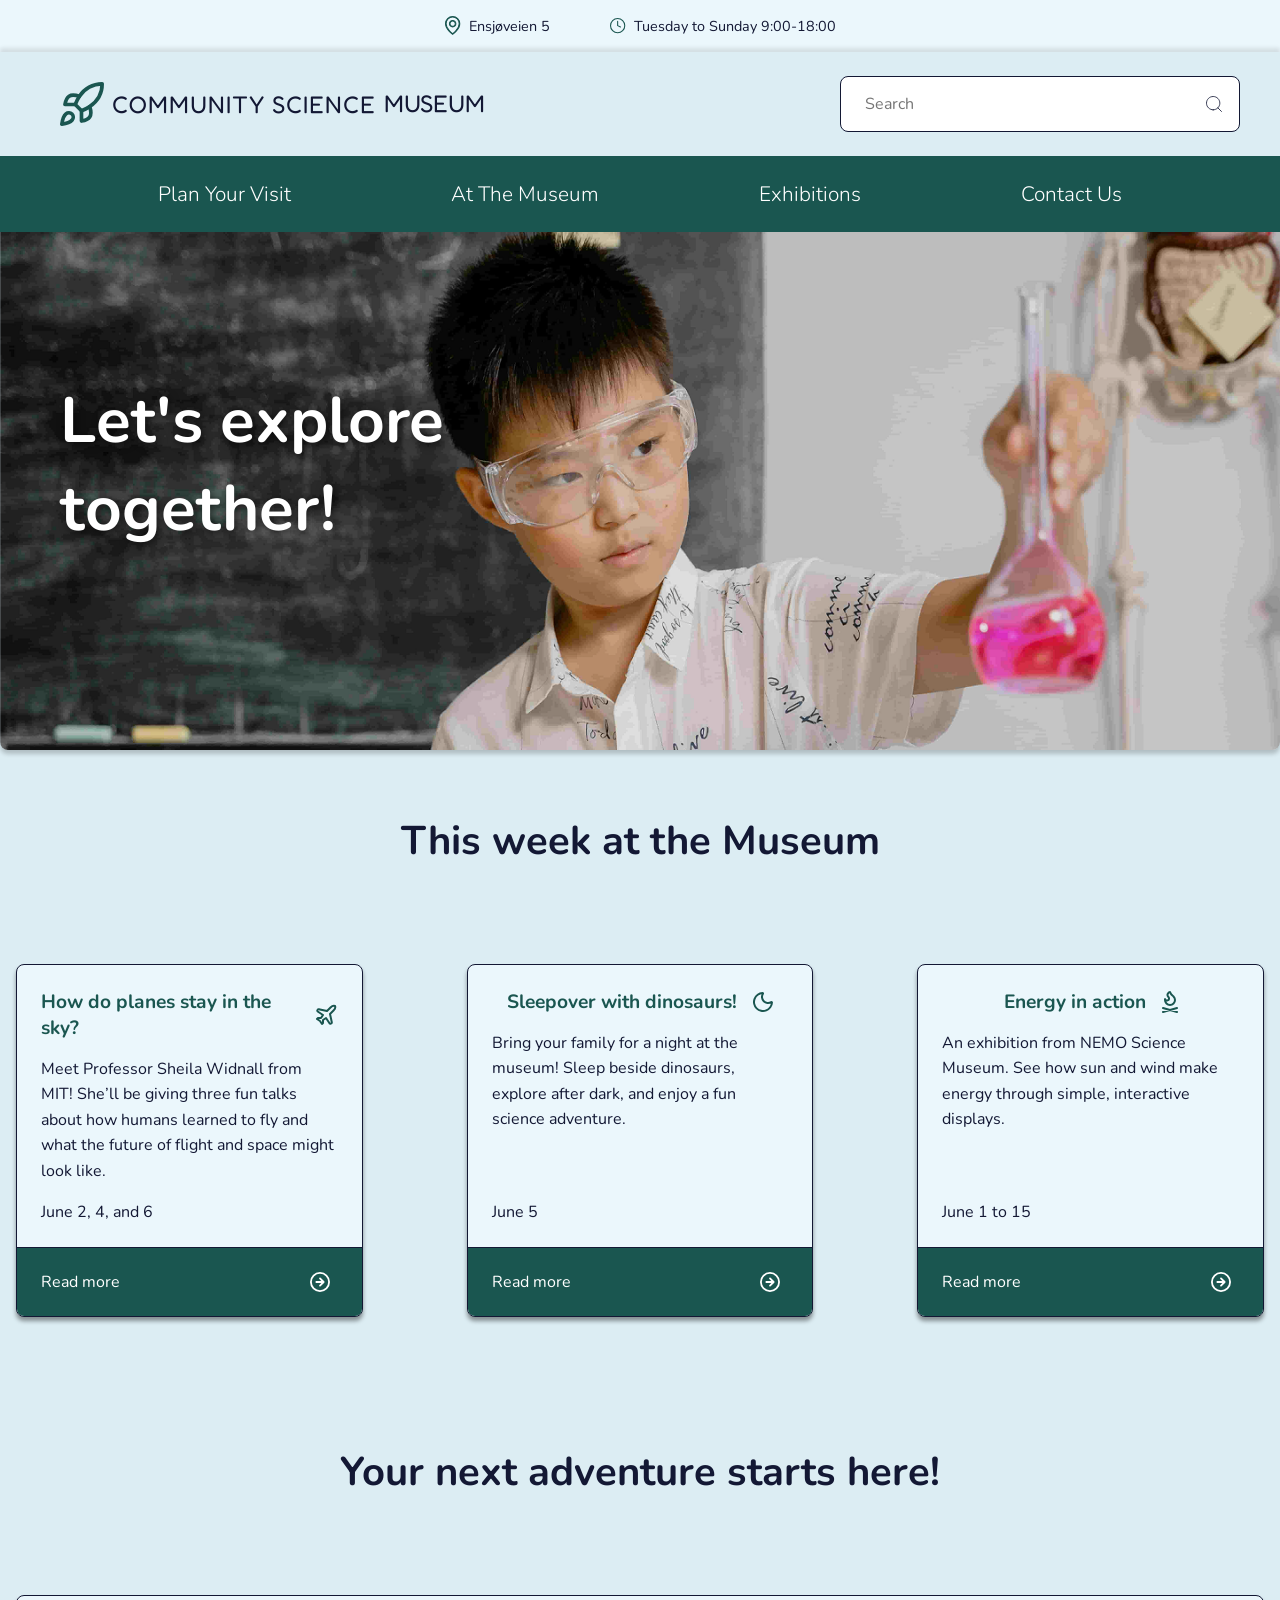
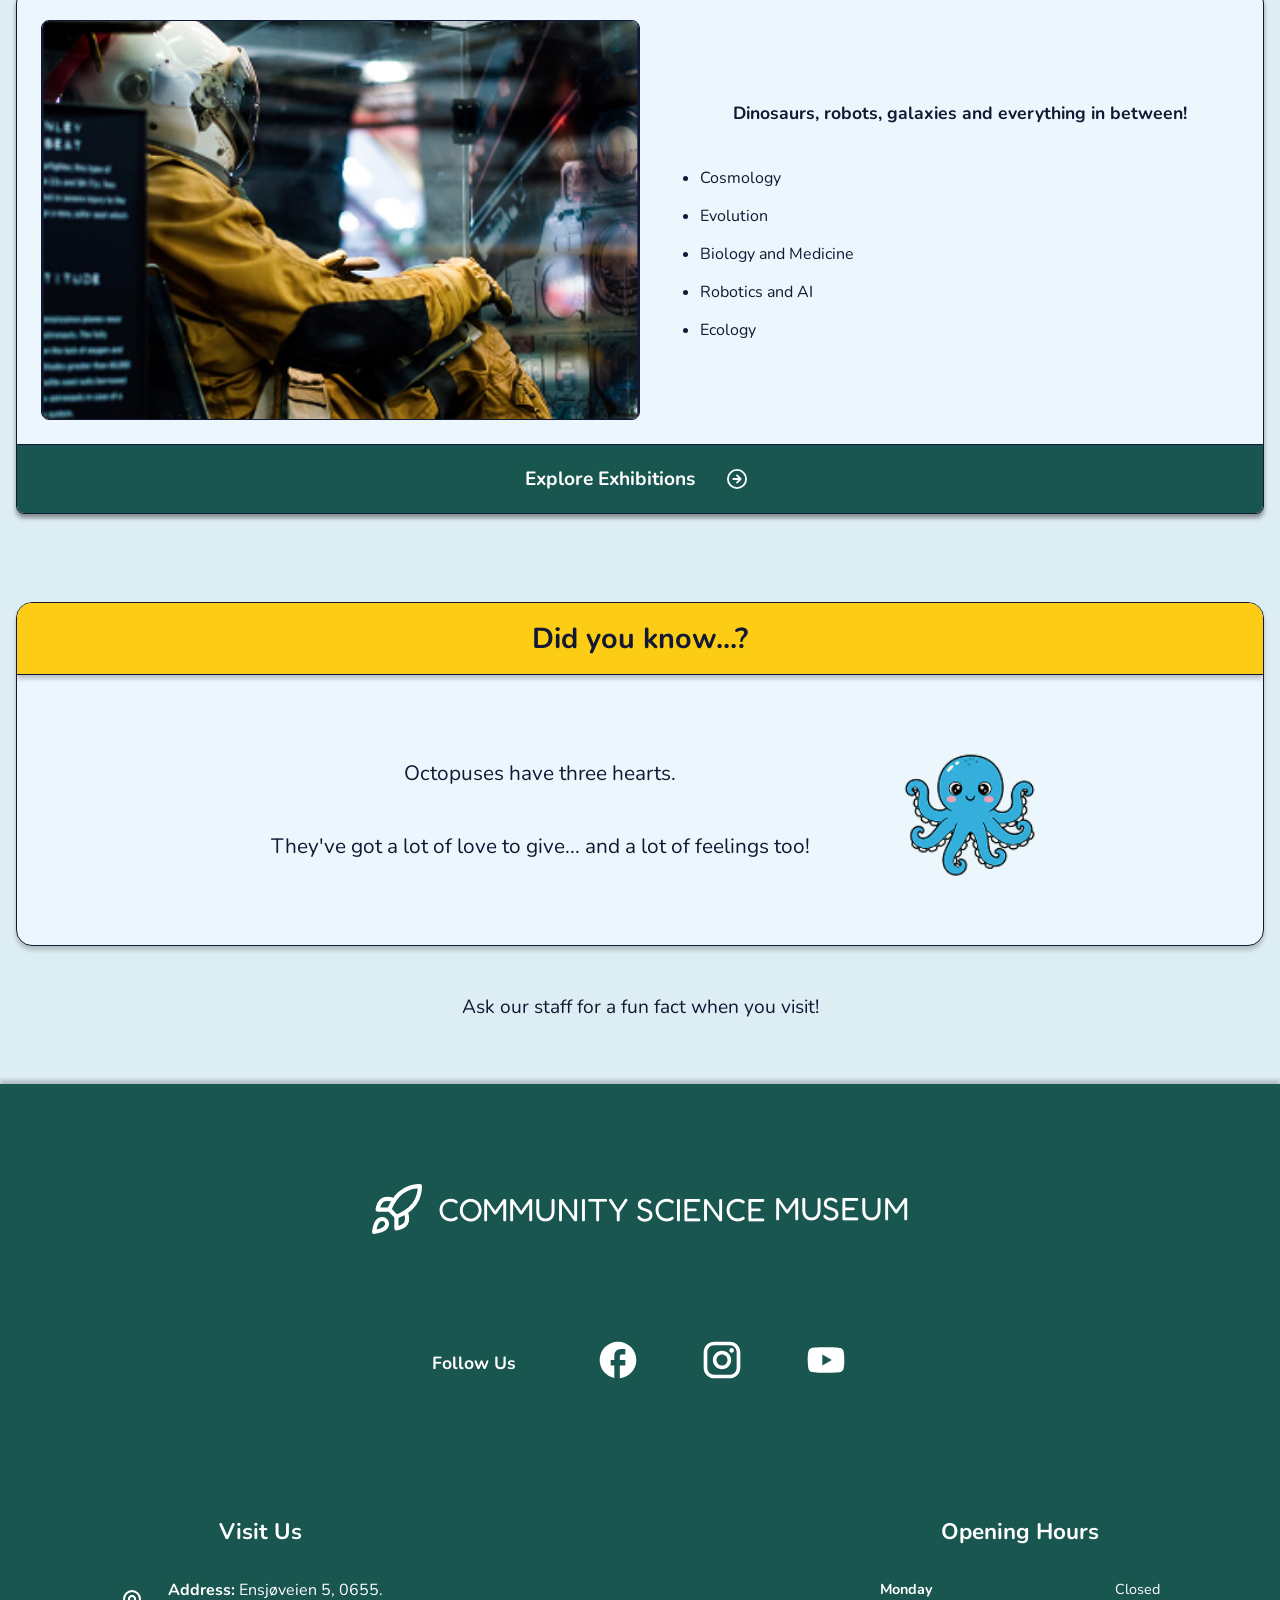
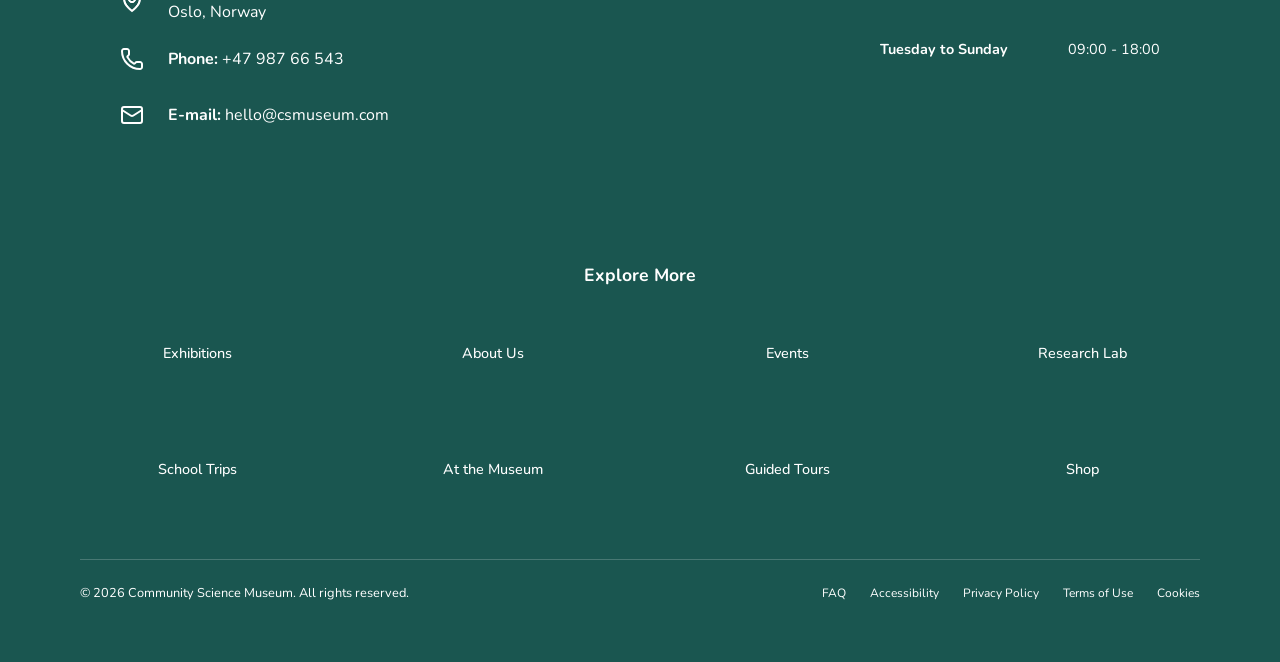
==== commit 6ea5f541: "added a meta so the phone number wouldnt appear blue on the live version, since the background is a " ====
--- a/index.html
+++ b/index.html
@@ -7,8 +7,10 @@
     <meta name="description" content="Community Science Museum. Lets explore together!">
     <meta name="viewport" content="width=device-width, initial-scale=1.0">
     <link rel="icon" type="image/png" href="images/favicon.png">
+    <meta name="format-detection" content="telephone=no">
 </head>
 <body>
+<a href="#main-content" class="skip-link">Skip to main content</a>
     <header>
         <!-- Navigation Bar -->
         <nav class="nav-bar">
@@ -91,7 +93,7 @@
             </ul>
         </div>
     </header>
-    <main>
+    <main id="main-content">
         <section class="hero">
             <img src="images/hero.png" alt="Child doing science expermient" class="hero-img" loading="eager">
             <h1 class="hero-text">Let's explore together!</h1>
--- a/styles.css
+++ b/styles.css
@@ -28,6 +28,23 @@
     flex-direction: column;
 }
 
+.skip-link {
+    position: absolute;
+    top: -100%;
+    left: 16px;
+    background-color: #FDCD16;
+    color:#131834;
+    padding: 8px 16px;
+    border-radius: 8px;
+    font-weight: 700;
+    text-decoration: none;
+    z-index: 999;
+}
+
+.skip-link:focus {
+    top: 16px;
+}
+
 /* Hide desktop elements on mobile */
 .nav-info-bar {
     display: none;
@@ -111,7 +128,7 @@
     align-items: center;
     justify-content: center;
     gap: 20px;
-    background-color: #22776E;
+    background-color: #1A5650;
     padding: 16px;
     box-shadow: 0px 4px 4px rgba(0, 0, 0, 0.2);
 }
@@ -272,7 +289,7 @@
 }
 
 .card1-title h3 {
-    color: #22776E;
+    color: #1A5650;
     font-size: 1.1rem;
 }
 
@@ -294,7 +311,7 @@
 
 .card1-bottom,
 .card2-bottom {
-    background-color: #22776E;
+    background-color: #1A5650;
     padding: 16px 24px;
     display: flex;
     align-items: center;
@@ -366,7 +383,7 @@
     align-items: center;
     justify-content: center;
     gap: 8px;
-    color:#22776E;
+    color:#1A5650;
     font-size: 1.1rem;
 }
 
@@ -679,7 +696,7 @@
 /* === FOOTER === */
 
 footer {
-    background-color: #22776E;
+    background-color: #1A5650;
     padding: 40px 16px;
     display: flex;
     flex-direction: column;
@@ -1070,7 +1087,7 @@
         display: flex;
         justify-content: center;
         gap: 160px;
-        background-color: #22776E;
+        background-color: #1A5650;
         padding: 24px 32px;
         width: 100%;
     }
